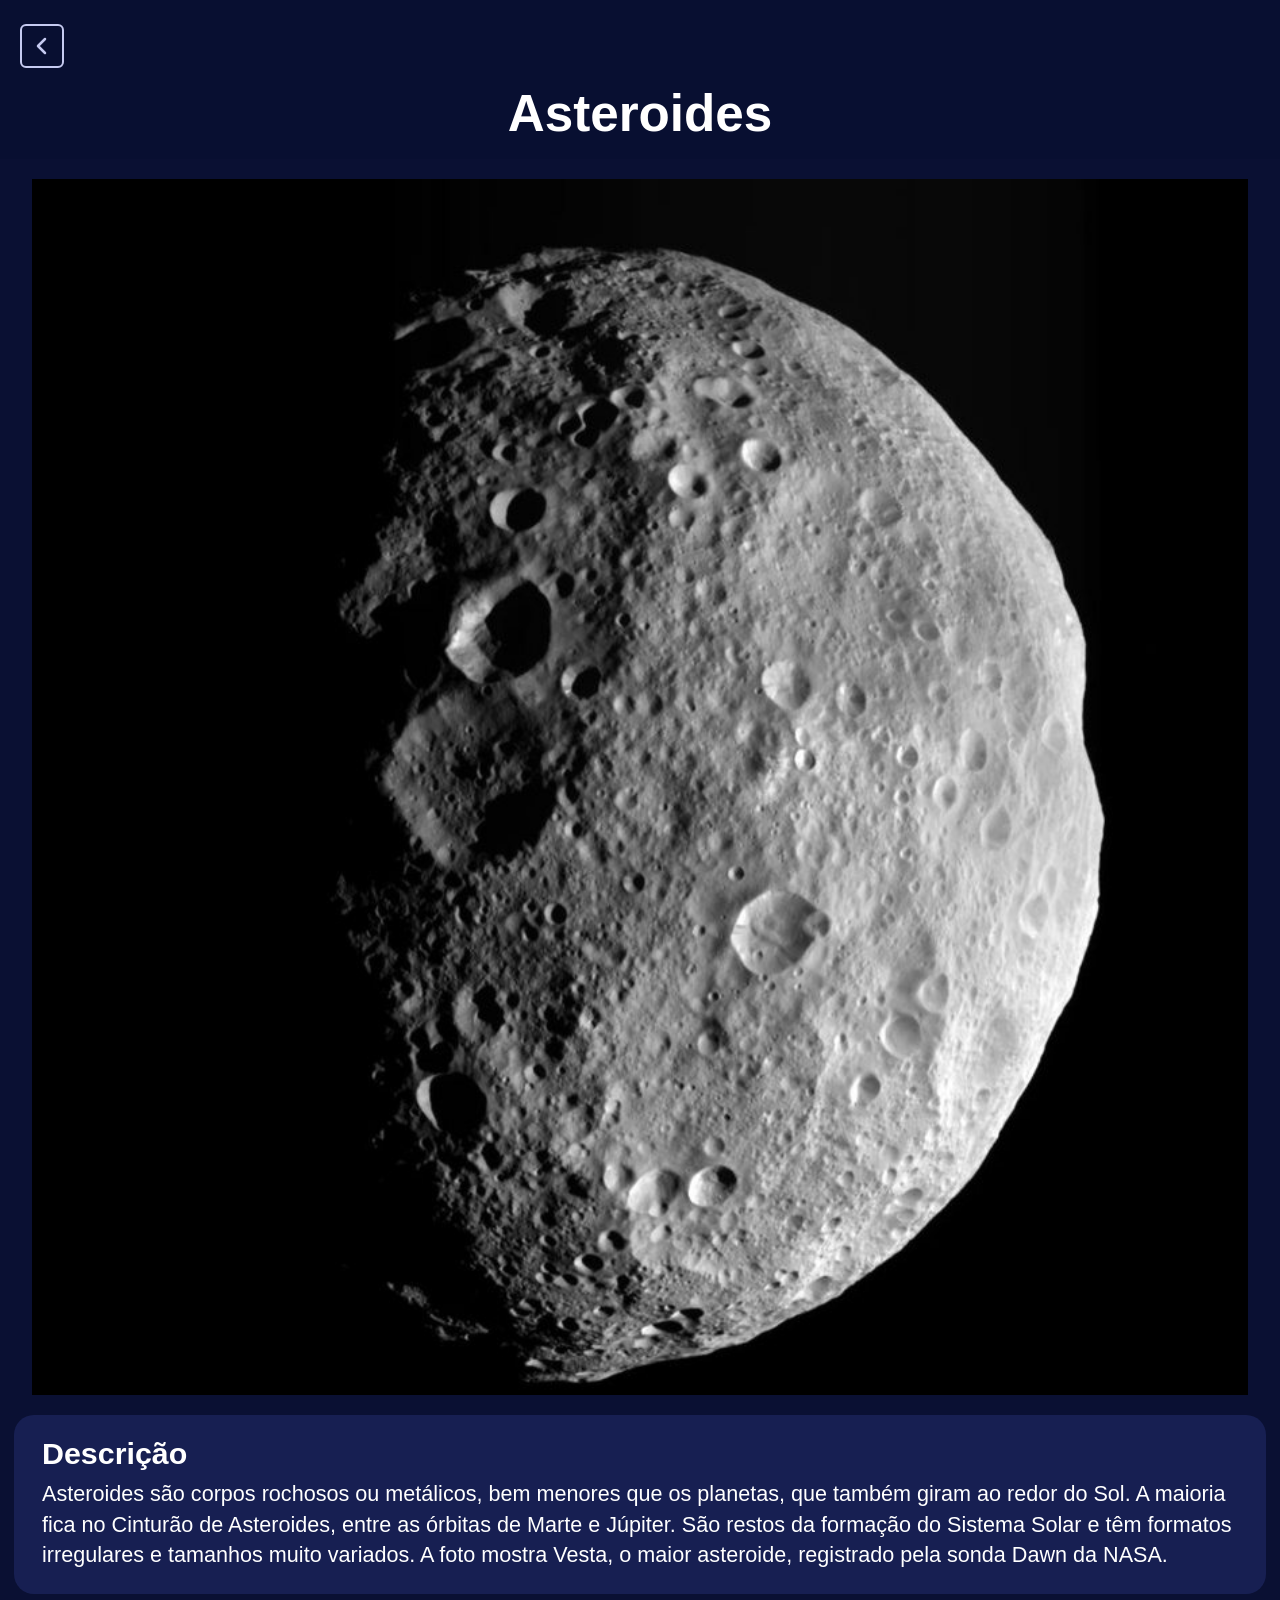
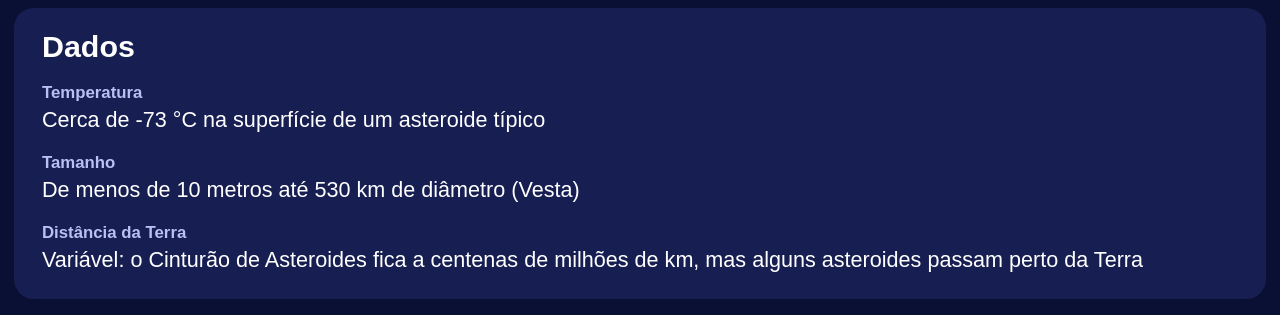
==== paginas/asteroides.html @ c69776e8 "Site Sistema Solar" ====
<!DOCTYPE html>
<html lang="pt-br">
<head>
    <meta charset="UTF-8">
    <meta name="viewport" content="width=device-width, initial-scale=1.0">
    <title>Asteroides - Sistema Solar</title>
    <link rel="stylesheet" href="../style.css">
    <link rel="stylesheet" href="corpo.css">
</head>
<body class="corpo">
    <header>
        <a class="voltar" href="../index.html" aria-label="Voltar">
            <svg viewBox="0 0 24 24" fill="none" stroke="currentColor" stroke-width="2.5" stroke-linecap="round" stroke-linejoin="round"><polyline points="15 5 8 12 15 19"/></svg>
        </a>
        <h1>Asteroides</h1>
    </header>
    <img class="foto" src="../fotos/asteroides.jpg" alt="Asteroides">
    <section class="card">
        <h2>Descrição</h2>
        <p>Asteroides são corpos rochosos ou metálicos, bem menores que os planetas, que também giram ao redor do Sol. A maioria fica no Cinturão de Asteroides, entre as órbitas de Marte e Júpiter. São restos da formação do Sistema Solar e têm formatos irregulares e tamanhos muito variados. A foto mostra Vesta, o maior asteroide, registrado pela sonda Dawn da NASA.</p>
    </section>
    <section class="card">
        <h2>Dados</h2>
        <h3>Temperatura</h3>
        <p>Cerca de -73 °C na superfície de um asteroide típico</p>
        <h3>Tamanho</h3>
        <p>De menos de 10 metros até 530 km de diâmetro (Vesta)</p>
        <h3>Distância da Terra</h3>
        <p>Variável: o Cinturão de Asteroides fica a centenas de milhões de km, mas alguns asteroides passam perto da Terra</p>
    </section>
</body>
</html>
---- style.css ----
body {
    background-color: #0A1033;
    color: #FFFFFF;
    font-family: Roboto, Arial, sans-serif;
    font-size: large;
    margin: 0;
}

img {
    display: block;
    width: calc(100% - 32px);
    height: auto;
    margin: 16px;
}

h1 {
    font-size: 2.6rem;
    font-weight: bold;
    margin: 24px 20px 10px;
}

p {
    font-size: 1.5rem;
    line-height: 1.4;
    margin: 0 20px 24px;
}

h2 {
    background-color: #D32F2F;
    color: #FFFFFF;
    font-size: 1.6rem;
    font-weight: bold;
    text-align: center;
    line-height: 60px;
    border-radius: 4px;
    margin: 0 16px 11px;
}
a { color: inherit; text-decoration: none; }
---- paginas/corpo.css ----
body.corpo {
    background-color: #0A1033;
    color: #FFFFFF;
    font-family: Roboto, Arial, sans-serif;
    margin: 0;
    padding-bottom: 16px;
}

.corpo header {
    background-color: #080F31;
    padding: 24px 0 12px;
}

.corpo .voltar {
    display: flex;
    align-items: center;
    justify-content: center;
    width: 44px;
    height: 44px;
    box-sizing: border-box;
    margin: 0 0 0 20px;
    color: #C5CAF0;
    border: 2px solid #C5CAF0;
    border-radius: 6px;
}

.corpo .voltar svg {
    width: 24px;
    height: 24px;
}

.corpo h1 {
    font-size: 3.2rem;
    font-weight: bold;
    text-align: center;
    margin: 16px 16px 4px;
}

.corpo .foto {
    display: block;
    width: calc(100% - 64px);
    height: auto;
    margin: 20px 32px;
    background-color: #000000;
}

.corpo .card {
    background-color: #171F52;
    border-radius: 20px;
    padding: 20px 28px 12px;
    margin: 14px 14px 0;
}

.corpo .card h2 {
    background: none;
    border-radius: 0;
    text-align: left;
    line-height: 1.2;
    font-size: 1.9rem;
    margin: 0 0 8px;
}

.corpo .card h3 {
    color: #B9C0F5;
    font-size: 1.05rem;
    font-weight: bold;
    margin: 18px 0 2px;
}

.corpo .card p {
    font-size: 1.35rem;
    line-height: 1.4;
    margin: 0 0 12px;
}
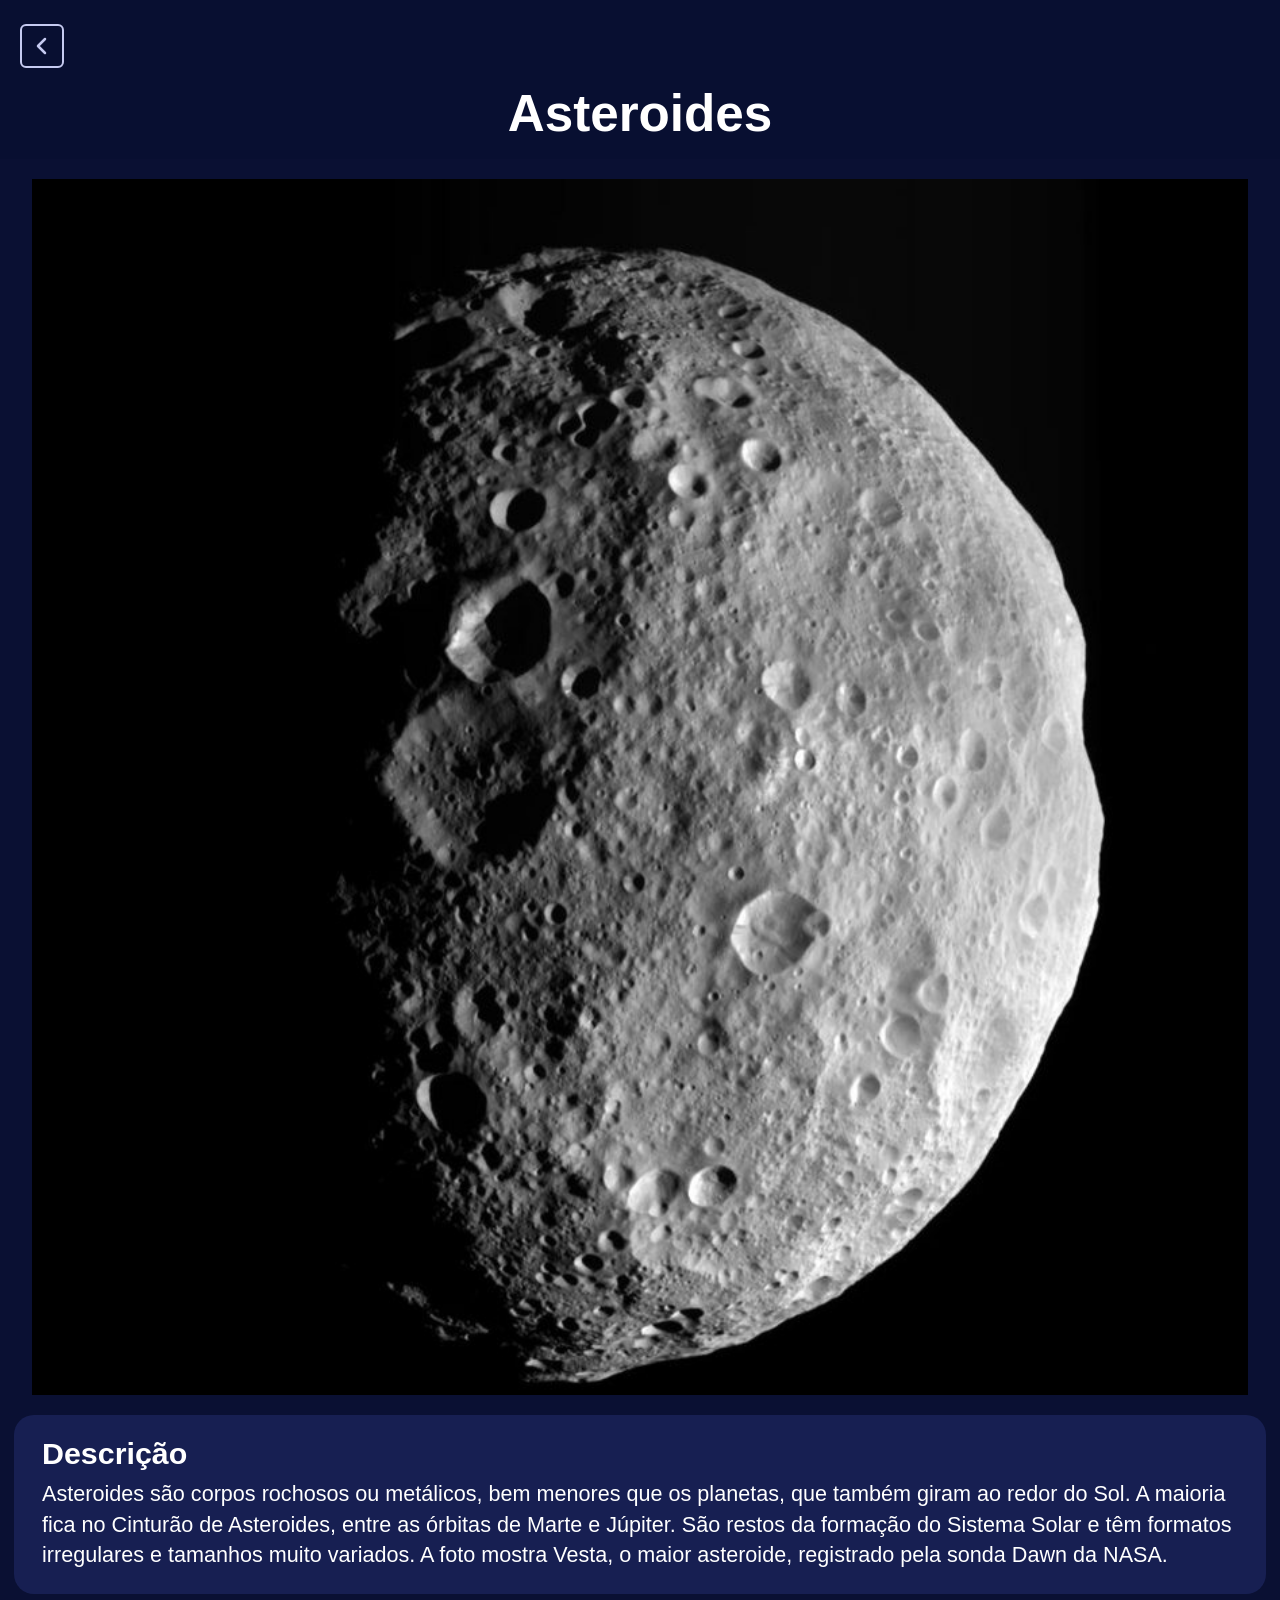
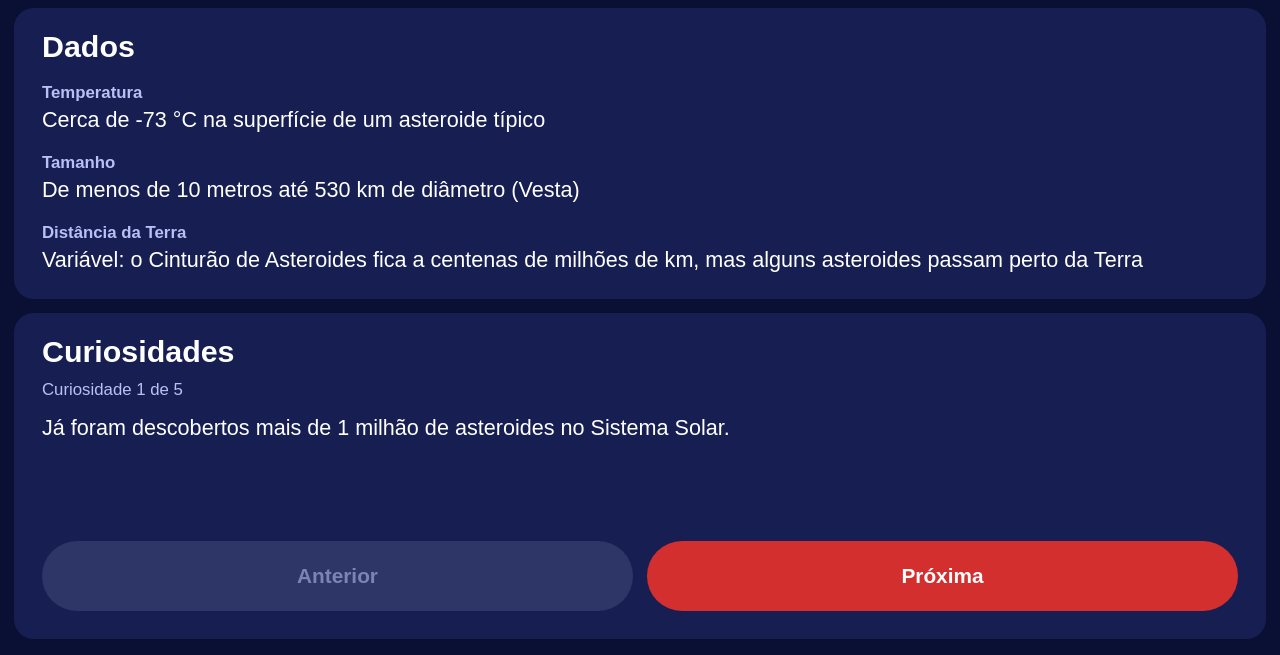
==== commit 7cdb24c7: "Curiosidades Planetas Anoes e Asteroides" ====
--- a/paginas/asteroides.html
+++ b/paginas/asteroides.html
@@ -28,5 +28,22 @@
         <h3>Distância da Terra</h3>
         <p>Variável: o Cinturão de Asteroides fica a centenas de milhões de km, mas alguns asteroides passam perto da Terra</p>
     </section>
+    <section class="card curiosidades">
+        <h2>Curiosidades</h2>
+        <p class="contador" aria-live="polite"></p>
+        <ul class="lista">
+            <li>Já foram descobertos mais de 1 milhão de asteroides no Sistema Solar.</li>
+            <li>Somando todos os asteroides do Cinturão de Asteroides, a massa total é menor que a da nossa Lua.</li>
+            <li>Ceres, o maior objeto do Cinturão de Asteroides, é classificado como planeta anão.</li>
+            <li>Alguns asteroides têm luas! O asteroide Ida, por exemplo, tem uma pequena lua chamada Dáctilo.</li>
+            <li>Em 2022, a missão DART da NASA colidiu de propósito com o asteroide Dimorphos e conseguiu mudar a sua órbita.</li>
+        </ul>
+        <div class="botoes">
+            <button type="button" class="anterior">Anterior</button>
+            <button type="button" class="proxima">Próxima</button>
+        </div>
+    </section>
+    <script src="../main.js"></script>
+</body>
 </body>
 </html>
--- a/paginas/corpo.css
+++ b/paginas/corpo.css
@@ -72,3 +72,60 @@
     line-height: 1.4;
     margin: 0 0 12px;
 }
+
+.corpo .curiosidades {
+    padding-bottom: 28px;
+}
+
+.corpo .curiosidades .lista {
+    list-style: none;
+    margin: 0;
+    padding: 0;
+}
+
+.corpo .curiosidades .lista li {
+    font-size: 1.35rem;
+    line-height: 1.4;
+    margin: 0 0 12px;
+}
+
+.corpo .curiosidades.ativo .lista {
+    display: none;
+}
+
+.corpo .curiosidades .contador {
+    color: #B9C0F5;
+    font-size: 1.05rem;
+    margin: 0 0 12px;
+}
+
+.corpo .curiosidades .texto {
+    min-height: 6.5rem;
+    margin: 0 0 24px;
+    transition: transform 0.2s ease, opacity 0.2s ease;
+}
+
+.corpo .curiosidades .botoes {
+    display: flex;
+    gap: 14px;
+}
+
+.corpo .curiosidades button {
+    flex: 1;
+    height: 70px;
+    border: none;
+    border-radius: 35px;
+    background-color: #D32F2F;
+    color: #FFFFFF;
+    font-family: inherit;
+    font-size: 1.3rem;
+    font-weight: bold;
+    cursor: pointer;
+    transition: background-color 0.2s ease;
+}
+
+.corpo .curiosidades button:disabled {
+    background-color: #2E3668;
+    color: #7D84B3;
+    cursor: default;
+}
